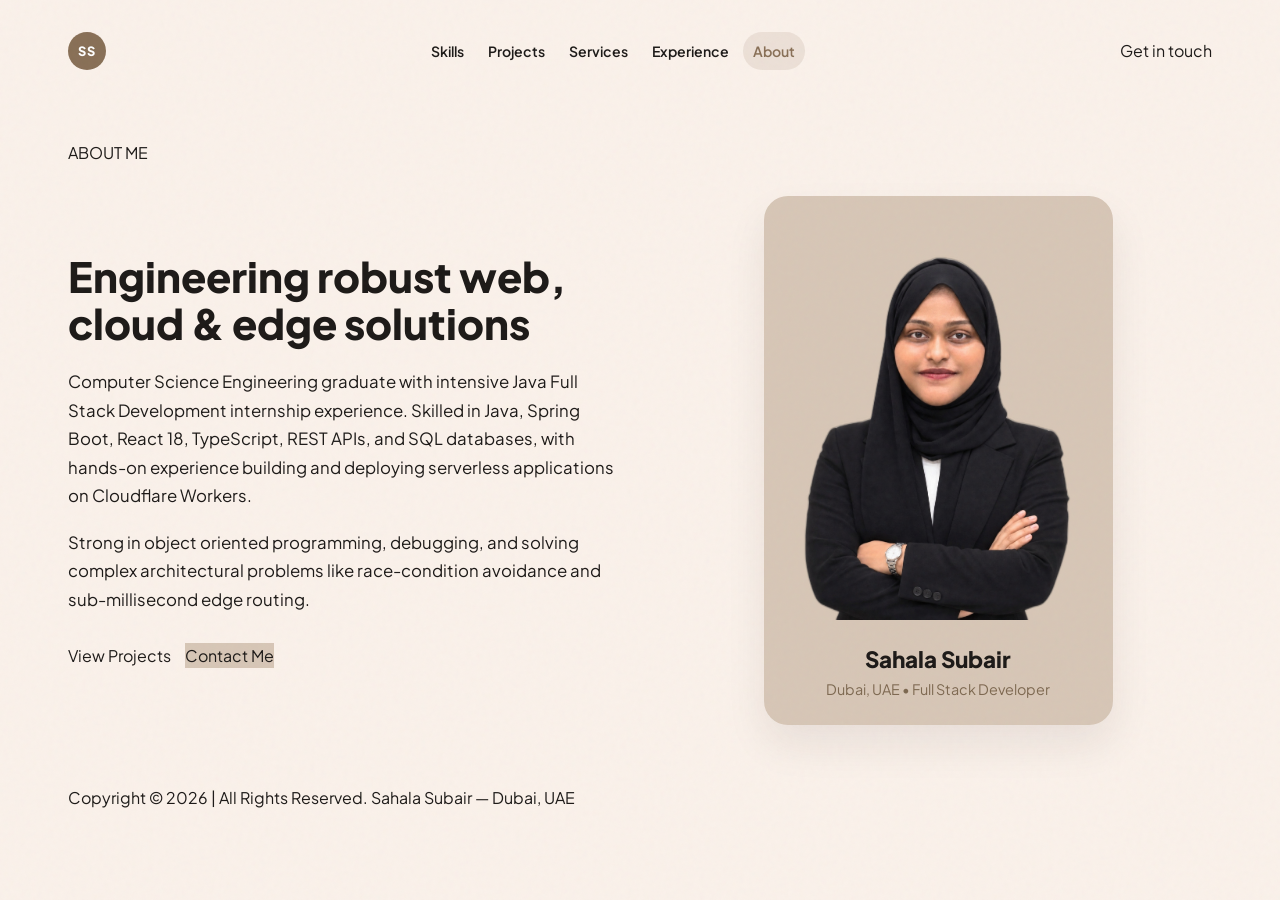
==== about.html @ aac14b3e "Build Sahala premium full-stack portfolio" ====
<!DOCTYPE html>
<html lang="en">
<head>
  <meta charset="UTF-8">
  <meta name="viewport" content="width=device-width, initial-scale=1.0">
  <title>About Sahala Subair — Full Stack Developer</title>
  
  <link rel="preconnect" href="https://fonts.googleapis.com">
  <link rel="preconnect" href="https://fonts.gstatic.com" crossorigin>
  <link href="https://fonts.googleapis.com/css2?family=Bebas+Neue&family=Plus+Jakarta+Sans:wght@400;500;600;700;800&family=JetBrains+Mono:wght@400;500;600&display=swap" rel="stylesheet">
  
  <link rel="stylesheet" href="styles.css">
  <link rel="stylesheet" href="responsive.css">
</head>
<body>

  <!-- Site Header -->
  <header class="site-header" id="siteHeader">
    <div class="container nav-container">
      <a href="index.html" class="brand-logo" aria-label="Sahala Subair">
        <span class="brand-logo-badge">SS</span>
      </a>

      <ul class="nav-links" id="navLinks">
        <li><a href="index.html#skills" class="nav-link">Skills</a></li>
        <li><a href="index.html#projects" class="nav-link">Projects</a></li>
        <li><a href="index.html#services" class="nav-link">Services</a></li>
        <li><a href="index.html#experience" class="nav-link">Experience</a></li>
        <li><a href="about.html" class="nav-link active">About</a></li>
      </ul>

      <div class="nav-actions">
        <a href="index.html#contact" class="btn-header-cta">Get in touch</a>
      </div>
    </div>
  </header>

  <!-- About Hero -->
  <section style="padding: 140px 0 60px; background: var(--bg-main);">
    <div class="container">
      <div class="section-watermark-title">ABOUT ME</div>
      
      <div class="about-intro-grid" style="display: grid; grid-template-columns: 1fr 1fr; gap: 50px; align-items: center; margin-top: 30px;">
        <div>
          <h2 style="font-size: 2.6rem; font-weight: 800; line-height: 1.15; margin-bottom: 20px;">
            Engineering robust web, cloud &amp; edge solutions
          </h2>
          <p style="font-size: 1.05rem; color: var(--text-light); line-height: 1.7; margin-bottom: 18px;">
            Computer Science Engineering graduate with intensive Java Full Stack Development internship experience. Skilled in Java, Spring Boot, React 18, TypeScript, REST APIs, and SQL databases, with hands-on experience building and deploying serverless applications on Cloudflare Workers.
          </p>
          <p style="font-size: 1.05rem; color: var(--text-light); line-height: 1.7; margin-bottom: 28px;">
            Strong in object oriented programming, debugging, and solving complex architectural problems like race-condition avoidance and sub-millisecond edge routing.
          </p>
          <div class="about-actions" style="display: flex; gap: 14px;">
            <a href="index.html#projects" class="btn-header-cta">View Projects</a>
            <a href="index.html#contact" class="btn-project-live" style="background: var(--bg-card); color: var(--text-dark);">Contact Me</a>
          </div>
        </div>

        <div style="display: flex; justify-content: center;">
          <div style="background: var(--bg-card); border-radius: var(--radius-lg); padding: 24px; max-width: 380px; box-shadow: 0 20px 40px rgba(34, 30, 27, 0.08);">
            <img src="assets/sahala-portrait.png" alt="Sahala Subair" style="border-radius: var(--radius-md); max-height: 400px; object-fit: contain;">
            <div style="text-align: center; margin-top: 16px;">
              <h4 style="font-size: 1.4rem; font-weight: 800;">Sahala Subair</h4>
              <p style="color: var(--text-muted); font-size: 0.9rem;">Dubai, UAE • Full Stack Developer</p>
            </div>
          </div>
        </div>
      </div>
    </div>
  </section>

  <!-- Footer -->
  <footer class="social-presence-section">
    <div class="container">
      <div class="footer-copy-text">
        Copyright © 2026 | All Rights Reserved. Sahala Subair — Dubai, UAE
      </div>
    </div>
  </footer>

</body>
</html>
---- styles.css ----
:root {
      --bg-page: #FAF1EA;
      --bg-arch: #EADBCF;
      --bg-card: #D7C6B6;
      --bg-card-hover: #CDBCAB;
      --bg-card-light: #FEFBF7;
      
      --text-dark: #1C1917;
      --text-primary-brown: #6E583F;
      --text-muted: #7D6850;
      
      --title-color: #A08870;
      --sub-color: #8A7359;
      
      --btn-mocha: #886F56;
      --btn-mocha-hover: #755E47;
      --btn-text: #FFFFFF;
      
      --line-brown: #78624A;
      --border-subtle: rgba(28, 25, 23, 0.08);
      --border-card: rgba(28, 25, 23, 0.12);
      
      --font-watermark: 'Bebas Neue', sans-serif;
      --font-sans: 'Plus Jakarta Sans', -apple-system, BlinkMacSystemFont, 'Segoe UI', Roboto, sans-serif;
      --font-mono: 'JetBrains Mono', monospace;
      
      --radius-sm: 8px;
      --radius-md: 18px;
      --radius-lg: 24px;
      --radius-pill: 9999px;
      
      --max-w: 1200px;
      --transition: all 0.22s ease-in-out;
    }

    *, *::before, *::after {
      box-sizing: border-box;
      margin: 0;
      padding: 0;
    }

    html {
      scroll-behavior: smooth;
      font-size: 16px;
      background-color: var(--bg-page);
    }

    body {
      font-family: var(--font-sans);
      background-color: var(--bg-page);
      color: var(--text-dark);
      line-height: 1.6;
      overflow-x: hidden;
      -webkit-font-smoothing: antialiased;
    }

    a {
      text-decoration: none;
      color: inherit;
    }

    .container {
      max-width: var(--max-w);
      margin: 0 auto;
      padding: 0 28px;
    }

    /* ==========================================================================
       Header: Monogram Logo on Left, Clean 3-Line Hamburger on Right
       (Exact Dribbble Front Page Header)
       ========================================================================== */
.site-header {
      position: absolute;
      top: 0;
      left: 0;
      width: 100%;
      z-index: 100;
      background: transparent;
      padding: 24px 32px 0;
      transition: padding 0.3s ease, background 0.3s ease, box-shadow 0.3s ease;
    }

    .site-header.scrolled {
      position: fixed;
      background: rgba(250, 241, 234, 0.94);
      backdrop-filter: blur(14px);
      -webkit-backdrop-filter: blur(14px);
      box-shadow: 0 4px 20px rgba(28, 25, 23, 0.07);
      padding: 14px 32px;
    }

    .header-right-group {
      display: flex;
      align-items: center;
      gap: 14px;
    }

    /* Desktop Navigation Redirection Buttons: hidden on mobile, visible on desktop */
    .desktop-header-nav {
      display: none;
      align-items: center;
      gap: 10px;
    }

    @media (min-width: 769px) {
      .desktop-header-nav {
        display: flex;
      }
    }

    .desktop-nav-btn {
      display: inline-flex;
      align-items: center;
      justify-content: center;
      padding: 8px 18px;
      border-radius: var(--radius-pill);
      background: rgba(254, 251, 247, 0.72);
      border: 1px solid rgba(136, 111, 86, 0.24);
      color: var(--text-dark);
      font-size: 0.88rem;
      font-weight: 600;
      letter-spacing: -0.01em;
      text-decoration: none;
      backdrop-filter: blur(8px);
      -webkit-backdrop-filter: blur(8px);
      box-shadow: 0 2px 6px rgba(28, 25, 23, 0.04);
      transition: var(--transition);
      user-select: none;
      cursor: pointer;
    }

    .desktop-nav-btn:hover {
      background: var(--btn-mocha);
      color: #ffffff;
      border-color: var(--btn-mocha);
      transform: translateY(-2px);
      box-shadow: 0 6px 16px rgba(136, 111, 86, 0.28);
    }

    .desktop-nav-btn:active {
      transform: translateY(0);
    }

    .header-flex {
      display: flex;
      align-items: center;
      justify-content: space-between;
      max-width: 680px;
      margin: 0 auto;
      width: 100%;
    }

    @media (min-width: 900px) {
      .header-flex {
        max-width: 1200px;
      }
    }

    .brand-monogram {
      display: inline-flex;
      align-items: center;
      justify-content: center;
      color: var(--sub-color);
      transition: var(--transition);
      cursor: pointer;
    }

    .brand-monogram:hover {
      transform: scale(1.06);
    }

    .hamburger-toggle-btn {
      display: flex;
      flex-direction: column;
      justify-content: center;
      align-items: center;
      gap: 6px;
      width: 44px;
      height: 44px;
      cursor: pointer;
      padding: 6px;
      background: transparent;
      border: none;
      outline: none;
    }

    .hamburger-toggle-btn span {
      display: block;
      width: 30px;
      height: 2.8px;
      background-color: #3B3026;
      border-radius: 4px;
      transition: var(--transition);
    }

    .hamburger-toggle-btn:hover span {
      background-color: var(--btn-mocha);
    }

    /* Fullscreen Drawer (Hidden by default, displayed ONLY when .open is present) */
    .nav-overlay-drawer {
      display: none;
      position: fixed;
      inset: 0;
      background: rgba(250, 241, 234, 0.98);
      backdrop-filter: blur(14px);
      z-index: 2000;
      flex-direction: column;
      align-items: center;
      justify-content: center;
      opacity: 0;
      transition: opacity 0.25s ease;
    }

    .nav-overlay-drawer.open {
      display: flex !important;
      opacity: 1;
    }

    .nav-drawer-close {
      position: absolute;
      top: 28px;
      right: 36px;
      font-size: 2.4rem;
      line-height: 1;
      color: var(--text-dark);
      cursor: pointer;
      background: transparent;
      border: none;
      outline: none;
      padding: 4px;
    }

    .nav-drawer-links {
      list-style: none;
      display: flex;
      flex-direction: column;
      align-items: center;
      gap: 22px;
    }

    .nav-drawer-links a {
      font-family: var(--font-watermark);
      font-size: 2.8rem;
      letter-spacing: 0.05em;
      color: var(--text-dark);
      transition: var(--transition);
    }

    .nav-drawer-links a:hover {
      color: var(--btn-mocha);
      transform: translateY(-2px);
    }

    /* ==========================================================================
       Front Page Hero Section (Exact 1:1 Match from Reference Image)
       ========================================================================== */
    .front-page-hero {
      position: relative;
      min-height: 100vh;
      padding-top: 80px;
      padding-bottom: 40px;
      display: flex;
      flex-direction: column;
      align-items: center;
      justify-content: space-between;
      overflow: hidden;
      background: var(--bg-page);
    }

    .front-hero-stage {
      position: relative;
      width: 100%;
      max-width: 680px;
      display: flex;
      flex-direction: column;
      align-items: center;
      margin: 0 auto;
      padding: 0 16px;
    }

    /* 1. Stacked Headline: MERN / STACK / Developer */
    .stacked-title-group {
      display: flex;
      flex-direction: column;
      align-items: center;
      text-align: center;
      user-select: none;
      margin-bottom: -10px;
      z-index: 1;
    }

    .title-line-1,
    .title-line-2 {
      font-family: var(--font-watermark);
      font-size: clamp(5.4rem, 18vw, 9.8rem);
      line-height: 0.82;
      letter-spacing: 0.05em;
      color: var(--title-color);
      text-transform: uppercase;
      margin: 0;
    }

    .title-line-developer {
      font-family: var(--font-sans);
      font-size: clamp(1.8rem, 5.5vw, 3.2rem);
      font-weight: 500;
      color: var(--sub-color);
      letter-spacing: -0.015em;
      line-height: 1.1;
      margin-top: 4px;
    }

    /* 2. Visual Center Stage with Arch Backdrop, Cutout Portrait & Side Callouts */
    .portrait-stage-container {
      position: relative;
      width: 100%;
      max-width: 540px;
      min-height: 440px;
      display: flex;
      justify-content: center;
      align-items: flex-end;
      margin-top: 10px;
    }

    /* Arch Shape behind the shoulders */
    .arch-backdrop-shape {
      position: absolute;
      bottom: 0;
      left: 50%;
      transform: translateX(-50%);
      width: 88%;
      max-width: 420px;
      height: 350px;
      border-radius: 240px 240px 0 0;
      background: var(--bg-arch);
      z-index: 1;
      pointer-events: none;
    }

    /* Cutout Portrait */
    .portrait-cutout-img {
      position: relative;
      z-index: 2;
      width: 100%;
      max-width: 420px;
      height: auto;
      max-height: 480px;
      object-fit: contain;
      object-position: bottom center;
      display: block;
    }

    /* 3. Left Callout: | B.E. / Computer / Science */
    .side-callout-left {
      position: absolute;
      left: -4px;
      top: 42%;
      z-index: 3;
      border-left: 2.2px solid var(--line-brown);
      padding-left: 14px;
      text-align: left;
    }

    .callout-bold-text {
      font-size: clamp(1.3rem, 2.8vw, 1.9rem);
      font-weight: 800;
      color: var(--text-primary-brown);
      line-height: 1.1;
      letter-spacing: -0.02em;
      display: block;
    }

    .callout-light-text {
      font-size: clamp(1rem, 2.1vw, 1.35rem);
      font-weight: 500;
      color: var(--text-muted);
      line-height: 1.25;
      letter-spacing: -0.015em;
      display: block;
      margin-top: 2px;
    }

    /* 4. Right Callout: Sahala | / Subair */
    .side-callout-right {
      position: absolute;
      right: -4px;
      top: 42%;
      z-index: 3;
      border-right: 2.2px solid var(--line-brown);
      padding-right: 14px;
      text-align: right;
    }

    /* 5. Bottom Centered CTA Button: Get in touch -> */
    .bottom-cta-container {
      margin-top: 24px;
      z-index: 5;
      display: flex;
      justify-content: center;
    }

    .btn-pill-get-in-touch {
      display: inline-flex;
      align-items: center;
      justify-content: center;
      gap: 12px;
      background: var(--btn-mocha);
      color: var(--btn-text);
      padding: 13px 44px;
      border-radius: var(--radius-pill);
      font-size: 1.05rem;
      font-weight: 600;
      letter-spacing: -0.01em;
      box-shadow: 0 6px 20px rgba(136, 111, 86, 0.28);
      transition: var(--transition);
      cursor: pointer;
    }

    .btn-pill-get-in-touch:hover {
      background: var(--btn-mocha-hover);
      transform: translateY(-2px);
      box-shadow: 0 10px 24px rgba(136, 111, 86, 0.38);
      color: #fff;
    }

    .btn-pill-get-in-touch svg {
      width: 18px;
      height: 18px;
      transition: transform 0.2s ease;
    }

    .btn-pill-get-in-touch:hover svg {
      transform: translateX(4px);
    }


    /* ==========================================================================
       Skills Continuous Horizontal Marquee (Left to Right Motion)
       Positioned right after the Hero section, before Projects
       ========================================================================== */
    .skills-marquee-banner {
      width: 100%;
      overflow: hidden;
      background: var(--bg-arch);
      border-top: 1.5px solid var(--border-card);
      border-bottom: 1.5px solid var(--border-card);
      padding: 16px 0;
      position: relative;
      display: flex;
      align-items: center;
      mask-image: linear-gradient(to right, transparent 0%, black 5%, black 95%, transparent 100%);
      -webkit-mask-image: linear-gradient(to right, transparent 0%, black 5%, black 95%, transparent 100%);
    }

    .skills-marquee-track {
      display: flex;
      width: max-content;
      animation: marqueeScrollLeftToRight 30s linear infinite;
      will-change: transform;
    }

    .skills-marquee-banner:hover .skills-marquee-track {
      animation-play-state: paused;
    }

    @keyframes marqueeScrollLeftToRight {
      0% {
        transform: translateX(-50%);
      }
      100% {
        transform: translateX(0%);
      }
    }

    .marquee-group {
      display: flex;
      align-items: center;
      gap: 16px;
      padding-right: 16px;
      flex-shrink: 0;
    }

    .marquee-pill {
      display: inline-flex;
      align-items: center;
      gap: 10px;
      background: #FAF3EC;
      border: 1px solid rgba(136, 111, 86, 0.25);
      border-radius: var(--radius-pill);
      padding: 9px 20px;
      color: var(--text-dark);
      font-size: 0.92rem;
      font-weight: 600;
      white-space: nowrap;
      box-shadow: 0 2px 8px rgba(136, 111, 86, 0.08);
      transition: var(--transition);
      cursor: default;
    }

    .marquee-pill:hover {
      background: #FFFFFF;
      border-color: var(--btn-mocha);
      transform: translateY(-2px);
      box-shadow: 0 6px 16px rgba(136, 111, 86, 0.18);
    }

    .marquee-pill svg {
      width: 20px;
      height: 20px;
      color: var(--btn-mocha);
      flex-shrink: 0;
      transition: transform 0.2s ease;
    }

    .marquee-pill:hover svg {
      transform: scale(1.15);
    }

    /* ==========================================================================
       Projects Section (Browser Mockup + Rotated "PROJECTS" Watermark)
       ========================================================================== */
    .projects-section {
      position: relative;
      padding: 90px 0 110px;
      background: var(--bg-page);
      border-top: 1px solid var(--border-subtle);
    }

    .projects-inner-layout {
      position: relative;
      display: flex;
      align-items: flex-start;
    }

    .vertical-watermark-left {
      position: absolute;
      left: -20px;
      top: 40px;
      font-family: var(--font-watermark);
      font-size: clamp(5.5rem, 12.5vw, 12rem);
      line-height: 0.85;
      letter-spacing: 0.04em;
      color: var(--title-color);
      writing-mode: vertical-rl;
      transform: rotate(180deg);
      user-select: none;
      pointer-events: none;
    }

    .projects-cards-wrapper {
      margin-left: clamp(20px, 8vw, 110px);
      width: 100%;
      display: flex;
      flex-direction: column;
      gap: 60px;
    }

    .browser-window-card {
      background: #FDFAF6;
      border: 1px solid var(--border-card);
      border-radius: var(--radius-lg);
      box-shadow: 0 20px 45px rgba(28, 25, 23, 0.07);
      overflow: hidden;
      transition: var(--transition);
    }

    .browser-window-card:hover {
      transform: translateY(-4px);
      box-shadow: 0 28px 60px rgba(28, 25, 23, 0.11);
    }

    .browser-header-bar {
      background: #ECD9C7;
      height: 44px;
      display: flex;
      align-items: center;
      padding: 0 18px;
      gap: 8px;
      border-bottom: 1px solid var(--border-card);
    }

    .dot {
      width: 10px;
      height: 10px;
      border-radius: 50%;
      background: #BAA694;
    }

    .browser-address-pill {
      margin: 0 auto;
      background: #F8F2EA;
      padding: 3px 22px;
      border-radius: var(--radius-pill);
      font-family: var(--font-mono);
      font-size: 0.82rem;
      color: var(--text-muted);
    }

    .browser-card-content {
      padding: 36px 40px;
      display: grid;
      grid-template-columns: 1.2fr 1fr;
      gap: 32px;
      align-items: center;
    }

    .project-details-col h3 {
      font-size: 1.85rem;
      font-weight: 800;
      color: var(--text-dark);
      line-height: 1.25;
      margin: 8px 0 14px;
    }

    .project-details-col p {
      color: var(--text-muted);
      font-size: 0.98rem;
      line-height: 1.65;
      margin-bottom: 20px;
    }

    .tech-tags-list {
      display: flex;
      flex-wrap: wrap;
      gap: 8px;
      margin-bottom: 24px;
    }

    .tech-tag-chip {
      background: var(--bg-card);
      color: var(--text-dark);
      padding: 6px 14px;
      border-radius: var(--radius-pill);
      font-size: 0.82rem;
      font-weight: 600;
    }

    .project-actions-row {
      display: flex;
      align-items: center;
      gap: 16px;
    }

    .btn-open-project {
      display: inline-flex;
      align-items: center;
      gap: 8px;
      background: var(--btn-mocha);
      color: #fff;
      padding: 12px 24px;
      border-radius: var(--radius-sm);
      font-size: 0.92rem;
      font-weight: 600;
    }

    .btn-open-project:hover {
      background: var(--btn-mocha-hover);
      color: #fff;
      transform: translateY(-2px);
    }

    .btn-github-circle {
      width: 44px;
      height: 44px;
      border-radius: 50%;
      background: var(--bg-card);
      color: var(--text-dark);
      display: flex;
      align-items: center;
      justify-content: center;
      transition: var(--transition);
    }

    .btn-github-circle:hover {
      background: var(--text-dark);
      color: #fff;
      transform: translateY(-2px);
    }

    .btn-github-circle svg {
      width: 20px;
      height: 20px;
      fill: currentColor;
    }

    .project-preview-mockup-box {
      background: #ECD9C7;
      border: 1px solid var(--border-card);
      border-radius: var(--radius-md);
      padding: 24px;
      display: flex;
      flex-direction: column;
      gap: 12px;
    }

    .feature-callout-pill {
      background: #FDFAF6;
      border-radius: var(--radius-sm);
      padding: 12px 16px;
      font-size: 0.88rem;
      color: var(--text-dark);
    }

    /* ==========================================================================
       Skills Section (Exact Dribbble "SKILLS" + Logo Ribbon)
       ========================================================================== */
    .skills-section {
      padding: 90px 0 100px;
      background: var(--bg-page);
      text-align: center;
    }

    .section-watermark-center {
      font-family: var(--font-watermark);
      font-size: clamp(5.5rem, 13vw, 12rem);
      line-height: 0.85;
      letter-spacing: 0.05em;
      color: var(--title-color);
      text-transform: uppercase;
      user-select: none;
      margin-bottom: 24px;
    }

    .skills-icons-row {
      display: flex;
      flex-wrap: wrap;
      align-items: center;
      justify-content: center;
      gap: 32px;
      margin-top: 36px;
    }

    .skill-logo-item {
      display: flex;
      flex-direction: column;
      align-items: center;
      gap: 8px;
      color: var(--text-dark);
      font-size: 0.88rem;
      font-weight: 600;
      transition: var(--transition);
    }

    .skill-logo-item:hover {
      transform: translateY(-4px);
      color: var(--btn-mocha);
    }

    .skill-logo-item svg {
      width: 44px;
      height: 44px;
    }

    /* ==========================================================================
       Services Section (2x2 Grid + Rotated "SERVICES" on the Right)
       ========================================================================== */
    .services-section {
      padding: 90px 0 110px;
      background: var(--bg-page);
      position: relative;
    }

    .services-layout-grid {
      display: grid;
      grid-template-columns: 1fr 110px;
      gap: 40px;
      align-items: center;
    }

    .services-2x2 {
      display: grid;
      grid-template-columns: repeat(2, 1fr);
      gap: 24px;
    }

    .service-tan-card {
      background: var(--bg-card);
      border-radius: var(--radius-md);
      padding: 38px 32px;
      display: flex;
      flex-direction: column;
      justify-content: space-between;
      min-height: 190px;
      transition: var(--transition);
    }

    .service-tan-card:hover {
      background: var(--bg-card-hover);
      transform: translateY(-4px);
      box-shadow: 0 16px 36px rgba(28, 25, 23, 0.09);
    }

    .service-title {
      font-size: 1.55rem;
      font-weight: 800;
      color: var(--text-dark);
      line-height: 1.25;
      letter-spacing: -0.015em;
      text-transform: uppercase;
    }

    .service-cta-link {
      display: flex;
      align-items: center;
      justify-content: space-between;
      margin-top: 24px;
      font-size: 0.92rem;
      font-weight: 600;
      color: var(--text-muted);
    }

    .service-cta-link svg {
      width: 19px;
      height: 19px;
      transition: transform 0.2s ease;
    }

    .service-tan-card:hover .service-cta-link svg {
      transform: translate(3px, -3px);
    }

    .vertical-watermark-right {
      font-family: var(--font-watermark);
      font-size: clamp(5.5rem, 12vw, 11rem);
      line-height: 0.85;
      letter-spacing: 0.04em;
      color: var(--title-color);
      writing-mode: vertical-rl;
      user-select: none;
      pointer-events: none;
      text-align: center;
    }

    /* ==========================================================================
       Experience Section (Numbered 01, 02)
       ========================================================================== */
    .experience-section {
      padding: 90px 0 110px;
      background: var(--bg-page);
    }

    .experience-entries-list {
      display: flex;
      flex-direction: column;
      gap: 40px;
      margin-top: 36px;
    }

    .experience-item-row {
      display: grid;
      grid-template-columns: 120px 1fr;
      gap: 36px;
      padding-bottom: 40px;
      border-bottom: 1px solid var(--border-subtle);
      align-items: baseline;
    }

    .exp-big-num {
      font-family: var(--font-watermark);
      font-size: 4.8rem;
      line-height: 0.85;
      color: var(--title-color);
    }

    .exp-content-box h4 {
      font-size: 1.6rem;
      font-weight: 800;
      color: var(--text-dark);
      margin-bottom: 6px;
    }

    .exp-company-tag {
      font-size: 0.96rem;
      font-weight: 600;
      color: var(--btn-mocha);
      margin-bottom: 12px;
    }

    .exp-content-box p {
      color: var(--text-muted);
      font-size: 0.98rem;
      line-height: 1.65;
    }

    /* ==========================================================================
       Social Presence & Footer
       ========================================================================== */
    .social-section {
      padding: 90px 0 60px;
      background: var(--bg-page);
      text-align: center;
    }

    .social-circle-buttons-row {
      display: flex;
      align-items: center;
      justify-content: center;
      gap: 22px;
      margin: 40px 0 60px;
    }

    .social-icon-circle {
      width: 58px;
      height: 58px;
      border-radius: 50%;
      background: var(--bg-card);
      color: var(--text-dark);
      display: flex;
      align-items: center;
      justify-content: center;
      transition: var(--transition);
    }

    .social-icon-circle:hover {
      background: var(--text-dark);
      color: #fff;
      transform: translateY(-4px);
      box-shadow: 0 12px 26px rgba(28, 25, 23, 0.15);
    }

    .social-icon-circle svg {
      width: 22px;
      height: 22px;
      fill: currentColor;
    }

    .bottom-copyright-line {
      font-size: 0.94rem;
      color: var(--text-muted);
      border-top: 1px solid var(--border-subtle);
      padding-top: 36px;
    }

    /* ==========================================================================
       Modals (Hidden by default, displayed ONLY when .open is present)
       ========================================================================== */
    .modal-overlay {
      display: none;
      position: fixed;
      inset: 0;
      background: rgba(28, 25, 23, 0.7);
      backdrop-filter: blur(8px);
      z-index: 3000;
      align-items: center;
      justify-content: center;
      padding: 24px;
      opacity: 0;
      transition: opacity 0.25s ease;
    }

    .modal-overlay.open {
      display: flex !important;
      opacity: 1;
    }

    .modal-card {
      background: #FDFAF6;
      border: 1px solid var(--border-card);
      border-radius: var(--radius-lg);
      max-width: 760px;
      width: 100%;
      max-height: 90vh;
      overflow-y: auto;
      position: relative;
      padding: 40px;
      box-shadow: 0 25px 50px rgba(28, 25, 23, 0.25);
    }

    .modal-close-x {
      position: absolute;
      top: 24px;
      right: 24px;
      width: 36px;
      height: 36px;
      border-radius: 50%;
      background: var(--bg-card);
      color: var(--text-dark);
      display: flex;
      align-items: center;
      justify-content: center;
      font-size: 1.2rem;
      border: none;
      cursor: pointer;
    }

    .swap-options-grid {
      display: grid;
      grid-template-columns: repeat(auto-fit, minmax(180px, 1fr));
      gap: 18px;
      margin: 16px 0 24px;
    }

    .swap-option-card {
      border: 2px solid var(--border-card);
      border-radius: var(--radius-md);
      padding: 14px;
      text-align: center;
      cursor: pointer;
      background: var(--bg-page);
      transition: var(--transition);
    }

    .swap-option-card:hover,
    .swap-option-card.selected {
      border-color: var(--btn-mocha);
      box-shadow: 0 6px 18px rgba(136, 111, 86, 0.2);
      transform: translateY(-2px);
    }

    .swap-option-card img {
      width: 100%;
      height: 140px;
      object-fit: cover;
      border-radius: var(--radius-sm);
      margin-bottom: 10px;
    }

    .swap-option-title {
      font-weight: 700;
      font-size: 0.95rem;
      color: var(--text-dark);
    }

    .swap-file-input-wrapper {
      margin-top: 18px;
      padding: 20px;
      border: 2px dashed var(--border-card);
      border-radius: var(--radius-md);
      text-align: center;
      background: var(--bg-page);
    }

    /* ==========================================================================
       Responsive Media Queries
       ========================================================================== */
    @media (max-width: 992px) {
      .browser-card-content {
        grid-template-columns: 1fr;
      }
      .services-layout-grid {
        grid-template-columns: 1fr;
      }
      .vertical-watermark-right {
        display: none;
      }
      .vertical-watermark-left {
        display: none;
      }
      .projects-cards-wrapper {
        margin-left: 0 !important;
      }
    }

    /* Mobile Responsive Optimizations (< 768px and < 480px) */
    @media (max-width: 768px) {

      /* Marquee banner mobile scaling */
      .skills-marquee-banner {
        padding: 12px 0;
      }
      .marquee-group {
        gap: 10px;
        padding-right: 10px;
      }
      .marquee-pill {
        padding: 7px 14px;
        font-size: 0.82rem;
        gap: 7px;
      }
      .marquee-pill svg {
        width: 17px;
        height: 17px;
      }

      .container {
        padding: 0 16px;
      }

      .site-header {
        padding: 18px 20px 0;
      }

      /* Hero section mobile scaling */
      .front-page-hero {
        min-height: auto;
        padding-top: 70px;
        padding-bottom: 36px;
      }

      .title-line-1,
      .title-line-2 {
        font-size: clamp(4.6rem, 20vw, 6.8rem);
        line-height: 0.82;
      }

      .title-line-developer {
        font-size: clamp(1.6rem, 5.8vw, 2.2rem);
        margin-top: 2px;
      }

      .portrait-stage-container {
        min-height: 380px;
        margin-top: 6px;
      }

      .arch-backdrop-shape {
        width: 86%;
        max-width: 320px;
        height: 310px;
        border-radius: 170px 170px 0 0;
      }

      .portrait-cutout-img {
        max-width: 320px;
        max-height: 390px;
      }

      .side-callout-left {
        left: -4px;
        top: 38%;
        padding-left: 10px;
      }

      .side-callout-right {
        right: -4px;
        top: 38%;
        padding-right: 10px;
      }

      .callout-bold-text {
        font-size: 1.25rem;
      }

      .callout-light-text {
        font-size: 0.92rem;
      }

      .btn-pill-get-in-touch {
        padding: 12px 36px;
        font-size: 0.96rem;
      }

      /* Projects section mobile scaling & address pill fix */
      .projects-section {
        padding: 60px 0 70px;
      }

      .projects-cards-wrapper {
        margin-left: 0 !important;
        gap: 36px;
      }

      .browser-window-card {
        border-radius: 16px;
      }

      .browser-header-bar {
        height: 42px;
        padding: 0 14px;
        gap: 6px;
      }

      .dot {
        width: 8px;
        height: 8px;
      }

      .browser-address-pill {
        margin: 0 auto;
        padding: 3px 12px;
        font-size: 0.72rem;
        max-width: 190px;
        white-space: nowrap;
        overflow: hidden;
        text-overflow: ellipsis;
      }

      .browser-card-content {
        padding: 24px 18px;
        gap: 24px;
      }

      .project-details-col h3 {
        font-size: 1.45rem;
        line-height: 1.3;
        margin: 6px 0 12px;
      }

      .project-details-col p {
        font-size: 0.92rem;
        line-height: 1.55;
        margin-bottom: 16px;
      }

      .tech-tags-list {
        gap: 6px;
        margin-bottom: 20px;
      }

      .tech-tag-chip {
        padding: 5px 11px;
        font-size: 0.76rem;
      }

      .project-actions-row {
        gap: 12px;
      }

      .btn-open-project {
        flex: 1;
        justify-content: center;
        padding: 11px 18px;
        font-size: 0.88rem;
      }

      .project-preview-mockup-box {
        padding: 18px;
        gap: 10px;
      }

      .feature-callout-pill {
        padding: 10px 12px;
        font-size: 0.82rem;
      }

      /* Skills section mobile */
      .skills-section {
        padding: 60px 0 70px;
      }

      .section-watermark-center {
        font-size: clamp(3.8rem, 16vw, 6rem);
        margin-bottom: 16px;
      }

      .skills-icons-row {
        gap: 20px 14px;
        margin-top: 24px;
      }

      .skill-logo-item {
        width: calc(33.33% - 12px);
        font-size: 0.78rem;
        gap: 6px;
      }

      .skill-logo-item svg {
        width: 36px;
        height: 36px;
      }

      /* Services section mobile */
      .services-section {
        padding: 60px 0 70px;
      }

      .services-layout-grid {
        display: block;
      }

      .services-2x2 {
        grid-template-columns: 1fr;
        gap: 16px;
      }

      .service-tan-card {
        padding: 26px 22px;
        min-height: 140px;
      }

      .service-title {
        font-size: 1.3rem;
      }

      /* Experience section mobile */
      .experience-section {
        padding: 60px 0 70px;
      }

      .experience-entries-list {
        gap: 28px;
        margin-top: 20px;
      }

      .experience-item-row {
        grid-template-columns: 1fr;
        gap: 8px;
        padding-bottom: 24px;
      }

      .exp-big-num {
        font-size: 3.2rem;
        line-height: 1;
      }

      .exp-content-box h4 {
        font-size: 1.3rem;
      }

      .exp-content-box p {
        font-size: 0.92rem;
      }

      /* Social section mobile */
      .social-section {
        padding: 60px 0 40px;
      }

      .social-circle-buttons-row {
        gap: 14px;
        margin: 28px 0 40px;
      }

      .social-icon-circle {
        width: 48px;
        height: 48px;
      }

      .social-icon-circle svg {
        width: 19px;
        height: 19px;
      }
    }

    @media (max-width: 400px) {

      .marquee-pill {
        padding: 6px 11px;
        font-size: 0.76rem;
      }

      .browser-address-pill {
        max-width: 150px;
        font-size: 0.68rem;
      }
      .side-callout-left {
        left: -6px;
      }
      .side-callout-right {
        right: -6px;
      }
    }
---- responsive.css ----
/* Shared responsive refinements — loaded after each page's base styles. */

:root {
  --shadow-premium: 0 24px 65px rgba(75, 54, 34, .13);
}

html {
  -webkit-text-size-adjust: 100%;
  scroll-padding-top: 92px;
}

body {
  position: relative;
}

body::before {
  position: fixed;
  z-index: 3000;
  inset: 0;
  pointer-events: none;
  opacity: .18;
  content: '';
  background-image: url("data:image/svg+xml,%3Csvg viewBox='0 0 180 180' xmlns='http://www.w3.org/2000/svg'%3E%3Cfilter id='n'%3E%3CfeTurbulence type='fractalNoise' baseFrequency='.9' numOctaves='3' stitchTiles='stitch'/%3E%3C/filter%3E%3Crect width='100%25' height='100%25' filter='url(%23n)' opacity='.18'/%3E%3C/svg%3E");
}

.scroll-progress {
  position: fixed;
  z-index: 5000;
  top: 0;
  left: 0;
  width: 100%;
  height: 3px;
  background: rgba(136, 111, 86, .12);
}

.scroll-progress span {
  display: block;
  width: 100%;
  height: 100%;
  transform: scaleX(0);
  transform-origin: left center;
  background: linear-gradient(90deg, #73593f, #b29475, #73593f);
  box-shadow: 0 0 12px rgba(136, 111, 86, .55);
}

img,
svg,
video,
iframe {
  max-width: 100%;
}

img {
  height: auto;
}

button,
input,
textarea,
select {
  font: inherit;
}

/* Consistent legacy-page navigation. The home page keeps its custom header. */
.nav-container {
  display: flex;
  align-items: center;
  justify-content: space-between;
  gap: 20px;
  min-height: 54px;
}

.brand-logo {
  display: inline-flex;
  align-items: center;
  gap: 8px;
  flex: 0 0 auto;
  color: var(--text-dark);
  font-weight: 800;
  white-space: nowrap;
}

.brand-logo-badge {
  display: inline-grid;
  place-items: center;
  width: 38px;
  height: 38px;
  border-radius: 50%;
  background: var(--btn-mocha);
  color: #fff;
  font-size: .8rem;
  letter-spacing: .06em;
}

.nav-links,
.footer-nav {
  display: flex;
  align-items: center;
  gap: 4px;
  list-style: none;
}

.nav-links a {
  display: block;
  padding: 8px 10px;
  border-radius: 999px;
  font-size: .88rem;
  font-weight: 600;
  white-space: nowrap;
}

.nav-links a:hover,
.nav-links a.active {
  background: rgba(136, 111, 86, .13);
  color: var(--btn-mocha);
}

.nav-actions {
  display: flex;
  align-items: center;
  gap: 10px;
  flex: 0 0 auto;
}

.mobile-toggle {
  display: none;
  width: 44px;
  height: 44px;
  padding: 8px;
  border: 0;
  background: transparent;
  cursor: pointer;
}

.mobile-toggle span {
  display: block;
  width: 26px;
  height: 2px;
  margin: 5px auto;
  border-radius: 2px;
  background: var(--text-dark);
}

.dropdown-menu {
  display: none;
}

.browser-content,
.contact-grid,
.case-study-grid,
.blog-grid {
  min-width: 0;
}

.browser-project-meta,
.project-preview-mockup-img,
.contact-info-col,
.contact-form-wrapper,
.case-study-content,
.case-study-aside {
  min-width: 0;
}

.pill-tags-row,
.project-link-actions,
.footer-nav {
  flex-wrap: wrap;
}

.form-input,
.form-textarea {
  width: 100%;
  max-width: 100%;
}

.about-intro-grid {
  min-width: 0;
}

/* Reference-inspired high-end treatment for Sahala's home portfolio. */
.front-page-hero {
  isolation: isolate;
  overflow: hidden;
}

.front-page-hero::before,
.front-page-hero::after {
  position: absolute;
  z-index: -1;
  width: min(42vw, 570px);
  aspect-ratio: 1;
  border-radius: 50%;
  pointer-events: none;
  content: '';
  filter: blur(16px);
}

.front-page-hero::before {
  top: 18%;
  left: -18%;
  background: radial-gradient(circle, rgba(215, 198, 182, .62), transparent 67%);
}

.front-page-hero::after {
  right: -20%;
  bottom: 2%;
  background: radial-gradient(circle, rgba(192, 164, 132, .22), transparent 67%);
}

.portrait-cutout-img {
  filter: drop-shadow(0 22px 22px rgba(51, 36, 23, .2));
  animation: portrait-float 6s ease-in-out infinite;
}

.arch-backdrop-shape {
  box-shadow: inset 0 1px 0 rgba(255, 255, 255, .48), 0 18px 40px rgba(91, 66, 43, .08);
}

.browser-window-card,
.service-tan-card {
  will-change: transform;
  transform: perspective(1200px) rotateX(var(--tilt-y, 0deg)) rotateY(var(--tilt-x, 0deg));
  transition: transform .3s ease, box-shadow .3s ease, background .3s ease;
}

.browser-window-card:hover {
  box-shadow: var(--shadow-premium);
}

.service-tan-card:hover {
  box-shadow: 0 18px 34px rgba(76, 54, 33, .17);
}

.project-preview-mockup-box {
  position: relative;
  overflow: hidden;
  isolation: isolate;
}

.project-preview-mockup-box::before {
  position: absolute;
  z-index: -1;
  top: -70px;
  right: -55px;
  width: 170px;
  height: 170px;
  border: 18px solid rgba(136, 111, 86, .12);
  border-radius: 50%;
  content: '';
}

.skill-logo-item,
.social-icon-circle {
  transition: transform .24s ease, color .24s ease, background .24s ease, box-shadow .24s ease;
}

.skill-logo-item:hover {
  color: var(--btn-mocha);
  transform: translateY(-5px);
}

.social-icon-circle:hover {
  transform: translateY(-5px) rotate(4deg);
  box-shadow: 0 10px 24px rgba(74, 51, 29, .23);
}

.section-watermark-center {
  letter-spacing: .025em;
}

.motion-ready .reveal-item {
  opacity: 0;
  transform: translateY(28px);
  transition: opacity .68s ease var(--reveal-delay, 0ms), transform .68s cubic-bezier(.2, .75, .25, 1) var(--reveal-delay, 0ms);
}

.motion-ready .reveal-item.is-visible {
  opacity: 1;
  transform: translateY(0);
}

@keyframes portrait-float {
  0%, 100% { transform: translateY(0); }
  50% { transform: translateY(-10px); }
}

@media (prefers-reduced-motion: reduce) {
  *, *::before, *::after {
    scroll-behavior: auto !important;
    animation-duration: .01ms !important;
    animation-iteration-count: 1 !important;
    transition-duration: .01ms !important;
  }
}

@media (max-width: 1100px) {
  .site-header {
    padding-left: 20px;
    padding-right: 20px;
  }

  .container {
    padding-left: 22px;
    padding-right: 22px;
  }

  .front-hero-stage {
    width: min(100%, 920px);
  }
}

@media (max-width: 768px) {
  .site-header {
    padding: 14px 16px 0;
  }

  .site-header.scrolled {
    padding: 10px 16px;
  }

  .container {
    padding-left: 16px;
    padding-right: 16px;
  }

  .nav-container {
    position: relative;
    gap: 10px;
  }

  .nav-actions .btn-header-cta,
  .nav-actions .btn-resume {
    display: none;
  }

  .mobile-toggle {
    display: block;
  }

  .nav-links {
    display: none;
    position: absolute;
    top: calc(100% + 12px);
    right: 0;
    left: 0;
    z-index: 500;
    flex-direction: column;
    align-items: stretch;
    gap: 4px;
    padding: 12px;
    border: 1px solid var(--border-card);
    border-radius: 16px;
    background: rgba(254, 251, 247, .98);
    box-shadow: 0 18px 38px rgba(28, 25, 23, .14);
  }

  .nav-links.open {
    display: flex;
  }

  .nav-links a {
    padding: 12px 14px;
  }

  .nav-item-dropdown {
    width: 100%;
  }

  .nav-item-dropdown .dropdown-menu {
    display: none;
  }

  .page-hero,
  .case-study-hero {
    padding-top: 116px;
    padding-bottom: 52px;
  }

  .page-hero-title {
    font-size: clamp(2rem, 9vw, 3rem);
    line-height: 1.12;
  }

  .page-hero-subtitle {
    font-size: 1rem;
  }

  .front-page-hero {
    padding-top: 84px;
  }

  .front-hero-stage {
    min-height: 0;
  }

  .title-line-1,
  .title-line-2 {
    font-size: clamp(4rem, 19vw, 6.3rem);
    letter-spacing: -.025em;
  }

  .title-line-developer {
    font-size: clamp(1.35rem, 6vw, 2rem);
  }

  .portrait-stage-container {
    min-height: clamp(340px, 100vw, 430px);
  }

  .portrait-cutout-img {
    width: min(88vw, 340px);
    max-height: none;
  }

  .arch-backdrop-shape {
    width: min(88vw, 340px);
    height: clamp(280px, 82vw, 350px);
  }

  .side-callout-left,
  .side-callout-right {
    top: 46%;
  }

  .bottom-cta-container,
  .project-actions-row,
  .project-link-actions {
    width: 100%;
  }

  .btn-pill-get-in-touch,
  .btn-open-project,
  .project-link-actions .btn-project-live {
    min-height: 46px;
  }

  .browser-card-content,
  .browser-content,
  .contact-grid,
  .case-study-grid,
  .about-intro-grid {
    grid-template-columns: 1fr !important;
  }

  .about-intro-grid {
    gap: 30px !important;
  }

  .about-actions {
    flex-wrap: wrap;
  }

  .browser-content {
    display: grid;
    gap: 22px;
  }

  .browser-project-meta h3,
  .project-details-col h3 {
    font-size: clamp(1.35rem, 6vw, 1.8rem);
    overflow-wrap: anywhere;
  }

  .browser-url-pill,
  .browser-address-pill {
    display: inline-block;
    min-width: 0;
    max-width: min(58vw, 240px);
    overflow: hidden;
    text-overflow: ellipsis;
    white-space: nowrap;
  }

  .browser-top-bar,
  .browser-header-bar {
    min-width: 0;
    overflow: hidden;
  }

  .contact-section,
  .blog-section,
  .case-study-section {
    padding-top: 52px;
    padding-bottom: 60px;
  }

  .contact-method-card {
    align-items: flex-start;
    gap: 12px;
  }

  .method-details {
    min-width: 0;
  }

  .method-val {
    overflow-wrap: anywhere;
  }

  .footer-top,
  .footer-bottom {
    gap: 16px;
    align-items: flex-start;
    flex-direction: column;
  }

  .footer-nav {
    gap: 8px 16px;
  }
}

@media (max-width: 420px) {
  .site-header {
    padding-left: 12px;
    padding-right: 12px;
  }

  .container {
    padding-left: 14px;
    padding-right: 14px;
  }

  .section-watermark-center,
  .section-watermark-title {
    font-size: clamp(3.2rem, 15vw, 4.8rem);
  }

  .side-callout-left,
  .side-callout-right {
    display: none;
  }

  .browser-header-bar,
  .browser-top-bar {
    padding-left: 10px;
    padding-right: 10px;
  }

  .browser-url-pill,
  .browser-address-pill {
    max-width: 48vw;
  }

  .contact-method-card {
    flex-direction: column;
  }
}
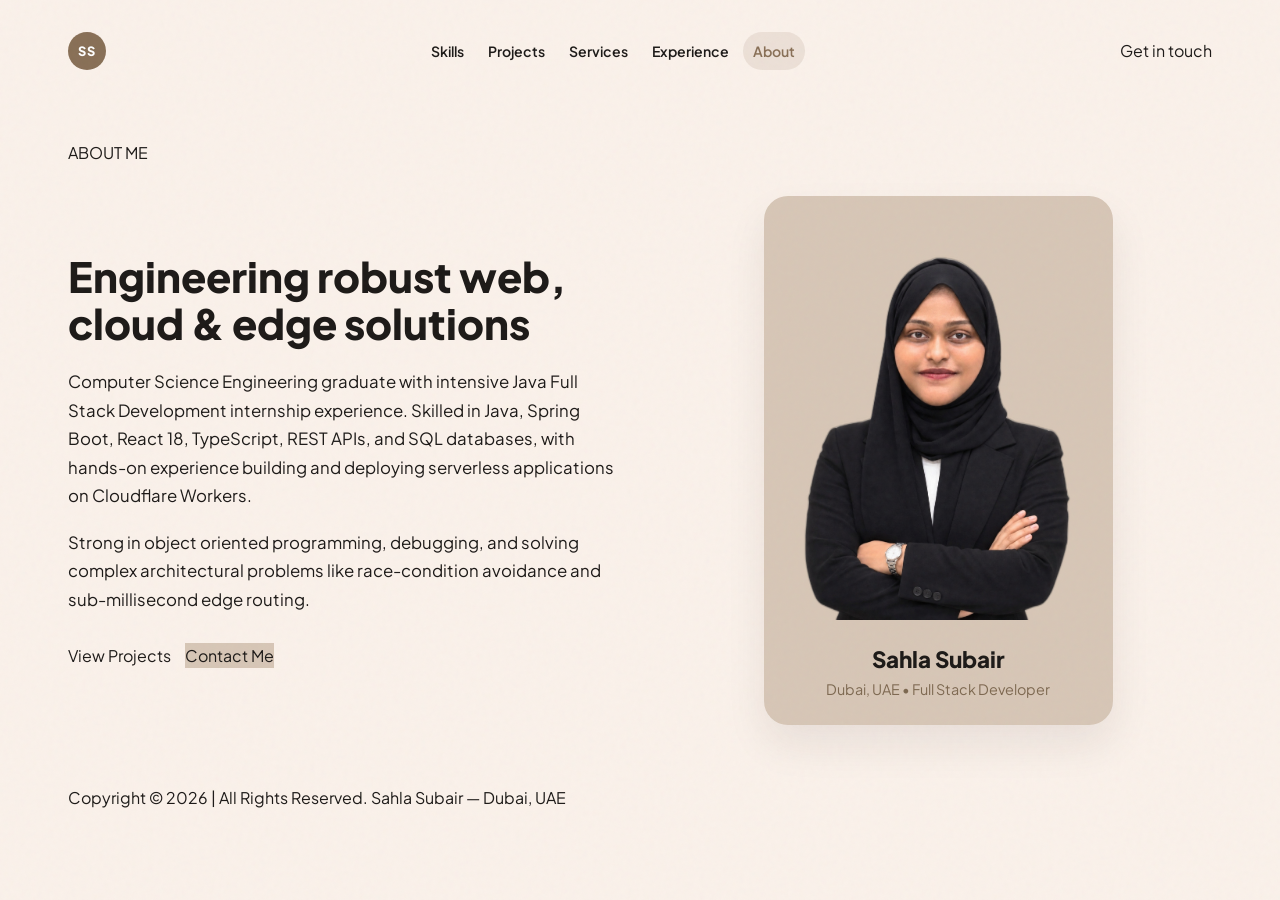
==== commit c91c6027: "Correct portfolio name to Sahla Subair" ====
--- a/about.html
+++ b/about.html
@@ -3,7 +3,7 @@
 <head>
   <meta charset="UTF-8">
   <meta name="viewport" content="width=device-width, initial-scale=1.0">
-  <title>About Sahala Subair — Full Stack Developer</title>
+  <title>About Sahla Subair — Full Stack Developer</title>
   
   <link rel="preconnect" href="https://fonts.googleapis.com">
   <link rel="preconnect" href="https://fonts.gstatic.com" crossorigin>
@@ -17,7 +17,7 @@
   <!-- Site Header -->
   <header class="site-header" id="siteHeader">
     <div class="container nav-container">
-      <a href="index.html" class="brand-logo" aria-label="Sahala Subair">
+      <a href="index.html" class="brand-logo" aria-label="Sahla Subair">
         <span class="brand-logo-badge">SS</span>
       </a>
 
@@ -59,9 +59,9 @@
 
         <div style="display: flex; justify-content: center;">
           <div style="background: var(--bg-card); border-radius: var(--radius-lg); padding: 24px; max-width: 380px; box-shadow: 0 20px 40px rgba(34, 30, 27, 0.08);">
-            <img src="assets/sahala-portrait.png" alt="Sahala Subair" style="border-radius: var(--radius-md); max-height: 400px; object-fit: contain;">
+            <img src="assets/sahala-portrait.png" alt="Sahla Subair" style="border-radius: var(--radius-md); max-height: 400px; object-fit: contain;">
             <div style="text-align: center; margin-top: 16px;">
-              <h4 style="font-size: 1.4rem; font-weight: 800;">Sahala Subair</h4>
+              <h4 style="font-size: 1.4rem; font-weight: 800;">Sahla Subair</h4>
               <p style="color: var(--text-muted); font-size: 0.9rem;">Dubai, UAE • Full Stack Developer</p>
             </div>
           </div>
@@ -74,7 +74,7 @@
   <footer class="social-presence-section">
     <div class="container">
       <div class="footer-copy-text">
-        Copyright © 2026 | All Rights Reserved. Sahala Subair — Dubai, UAE
+        Copyright © 2026 | All Rights Reserved. Sahla Subair — Dubai, UAE
       </div>
     </div>
   </footer>
--- a/responsive.css
+++ b/responsive.css
@@ -419,7 +419,16 @@
 
   .side-callout-left,
   .side-callout-right {
-    top: 46%;
+    top: 24%;
+    z-index: 4;
+    display: block;
+    min-width: 0;
+    padding-top: 0;
+    padding-bottom: 0;
+    border-radius: 0;
+    background: transparent;
+    box-shadow: none;
+    backdrop-filter: none;
   }
 
   .bottom-cta-container,
@@ -527,7 +536,29 @@
 
   .side-callout-left,
   .side-callout-right {
-    display: none;
+    top: 24%;
+    display: block;
+    padding-top: 0;
+    padding-bottom: 0;
+  }
+
+  .side-callout-left {
+    left: 2px;
+    padding-left: 7px;
+  }
+
+  .side-callout-right {
+    right: 2px;
+    padding-right: 7px;
+  }
+
+  .callout-bold-text {
+    font-size: .95rem;
+  }
+
+  .callout-light-text {
+    font-size: .7rem;
+    line-height: 1.2;
   }
 
   .browser-header-bar,
